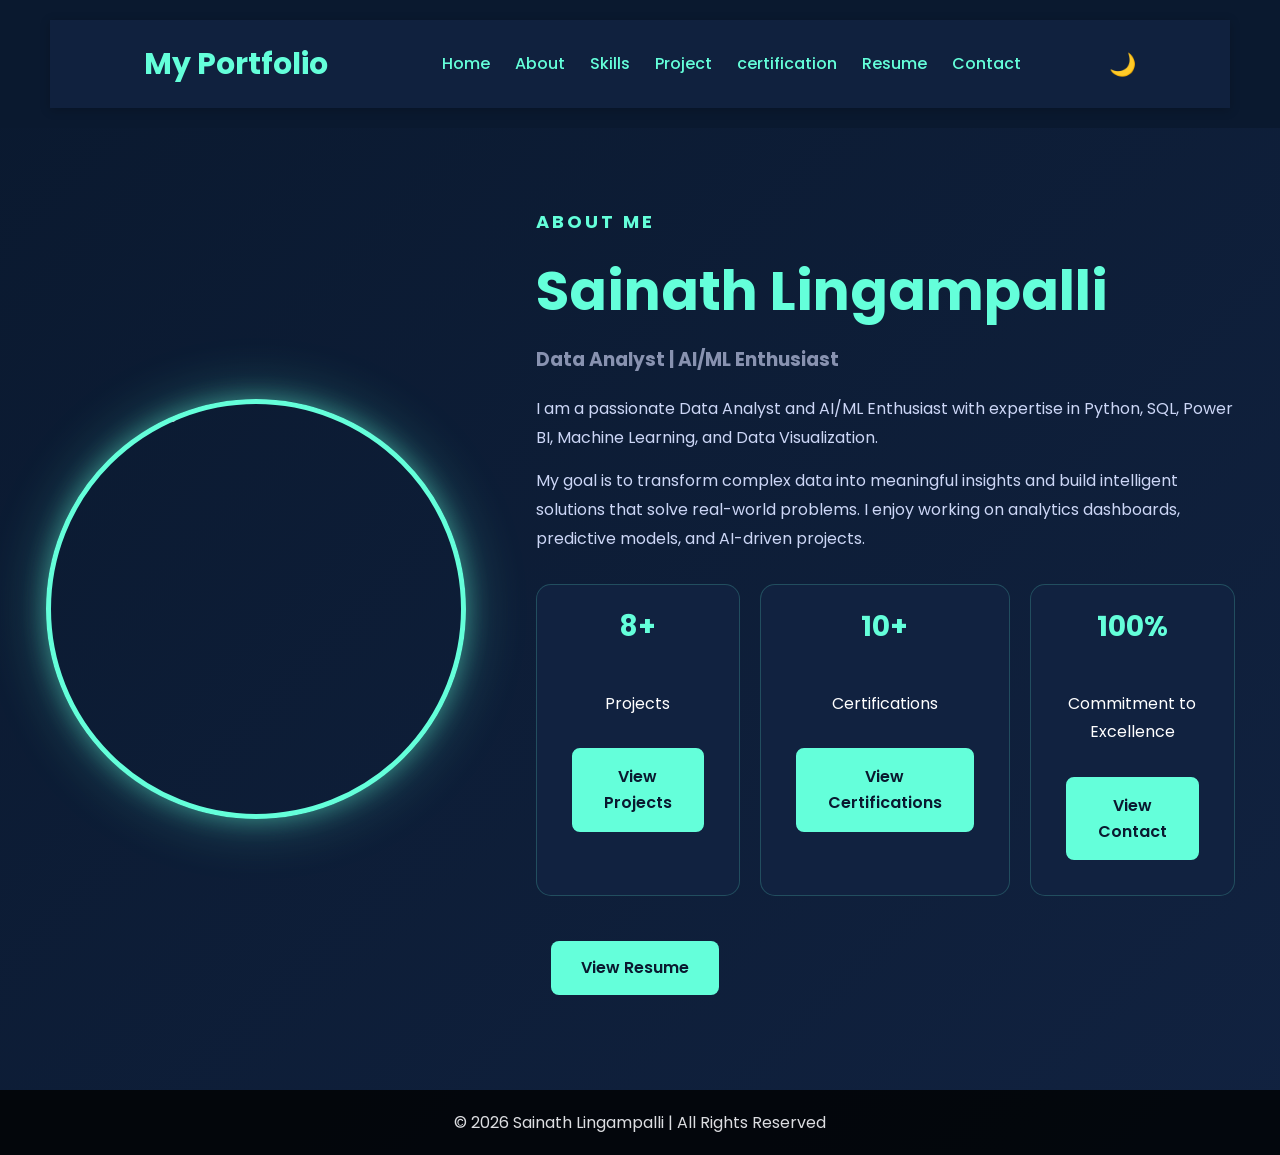
==== about.html @ ba810f10 "Initial portfolio website" ====
<!DOCTYPE html>
<html lang="en">
<head>
    <meta charset="UTF-8">
    <meta name="viewport" content="width=device-width, initial-scale=1.0">
    <title>Sainath Portfolio</title>
    <link rel="stylesheet" href="style.css">
</head>
<body>

    <!-- Navbar -->
    <header>
        <nav>
            <h1 class="logo">My Portfolio</h1>

             <ul>
        <li><a href="index.html" class="active">Home</a></li>
        <li><a href="about.html"class="active">About</a></li>
        <li><a href="skill.html"class="active">Skills</a></li>
        <li><a href="Project.html" class="active">Project</a></li>
          <li><a href="certification.html" class="active">certification</a></li>
         <li><a href="resume.html" class="active">Resume</a></li>
        <li><a href="contact.html"class="active">Contact</a></li>
      </ul>

            <button id="themeToggle">🌙</button>
        </nav>
    </header>

<style>
@import url('https://fonts.googleapis.com/css2?family=Poppins:wght@300;400;500;600;700&display=swap');

*{
    margin:0;
    padding:0;
    box-sizing:border-box;
    font-family:'Poppins',sans-serif;
}

body{
    background:linear-gradient(135deg,#0a192f,#112240);
    color:white;
}

/* ABOUT SECTION */
.about{
    min-height:100vh;
    display:flex;
    align-items:center;
    justify-content:center;
    padding:80px 10%;
    gap:70px;
}

.about-img{
    flex:1;
    text-align:center;
}

.about-img img{
    width:380px;
    height:480px;
    object-fit:cover;
    border-radius:25px;
    border:4px solid #64ffda;
    box-shadow:0 15px 40px rgba(100,255,218,0.3);
    transition:0.4s;
}

.about-img img:hover{
    transform:scale(1.05);
}

.about-content{
    flex:1;
}

.about-content h5{
    color:#64ffda;
    letter-spacing:3px;
    font-size:18px;
    margin-bottom:10px;
}

.about-content h1{
    font-size:55px;
    margin-bottom:10px;
     color:#64ffda;
}

.about-content h3{
    color:#8892b0;
    margin-bottom:20px;
}

.about-content p{
    color:#ccd6f6;
    line-height:1.8;
    margin-bottom:15px;
    font-size:16px;
}

/* INFO CARDS */
.cards{
    display:flex;
    gap:20px;
    margin:30px 0;
}

.card{
    flex:1;
    background:#112240;
    padding:20px;
    border-radius:15px;
    text-align:center;
    transition:0.3s;
    border:1px solid rgba(100,255,218,0.2);
}

.card:hover{
    transform:translateY(-10px);
    box-shadow:0 10px 25px rgba(100,255,218,0.2);
}

.card h2{
    color:#64ffda;
    font-size:28px;
}

.card p{
    color:white;
    margin-top:5px;
}

/* BUTTON */
.btn{
    display:inline-block;
    margin-top:15px;
    padding:14px 30px;
    background:#64ffda;
    color:#0a192f;
    text-decoration:none;
    font-weight:600;
    border-radius:8px;
    transition:0.3s;
}

.btn:hover{
    transform:translateY(-5px);
    box-shadow:0 8px 20px rgba(100,255,218,0.4);
}

/* RESPONSIVE */
@media(max-width:900px){

    .about{
        flex-direction:column;
        text-align:center;
    }

    .about-img img{
        width:300px;
        height:380px;
    }

    .about-content h1{
        font-size:40px;
    }

    .cards{
        flex-direction:column;
    }
}
</style>
</head>
<body>

<section class="about">

    <div class="image">
            <img src="D:\portFELLIO WEBSITE\portFELLIO WEBSITE\images\ChatGPT Image Jun 23, 2026, 11_27_22 PM.png"alt="Profile Picture">
        </div>

    <div class="about-content">

        <h5>ABOUT ME</h5>

        <h1>Sainath Lingampalli</h1>

        <h3>Data Analyst | AI/ML Enthusiast</h3>

        <p>
            I am a passionate Data Analyst and AI/ML Enthusiast with expertise
            in Python, SQL, Power BI, Machine Learning, and Data Visualization.
        </p>

        <p>
            My goal is to transform complex data into meaningful insights and
            build intelligent solutions that solve real-world problems. I enjoy
            working on analytics dashboards, predictive models, and AI-driven projects.
        </p>

        <div class="cards">

            <div class="card">
                <h2>8+</h2>
                <p>Projects</p>
                 
                  <a href="Project.html" class="btn btn-outline">View Projects</a>
            </div>

            <div class="card">
                <h2>10+</h2>
                <p>Certifications</p>
                <a href="certification.html" class="btn btn-outline">View Certifications</a>
                
            </div>
 <div class="card">
        <h2>100%</h2>
        <p>Commitment to Excellence</p>
          <a href="contact.html" class="btn btn-outline">View Contact</a>
            </div>

        </div>

        <a href="D:\portFELLIO WEBSITE\portFELLIO WEBSITE\files\Resume. (1).pdf" class="btn">View Resume</a>

    </div>

</section>
 <footer>
        <p>© 2026 Sainath Lingampalli | All Rights Reserved</p>
    </footer>
    <script src="{{ url_for('static', filename='script.js') }}"></script>

</body>
</html>
---- style.css ----
/* ===================================
   PROFESSIONAL PORTFOLIO WEBSITE CSS
=================================== */

@import url('https://fonts.googleapis.com/css2?family=Poppins:wght@300;400;500;600;700&display=swap');

*{
    margin:0;
    padding:0;
    box-sizing:border-box;
    font-family:'Poppins',sans-serif;
    scroll-behavior:smooth;
}

body{
    background:linear-gradient(135deg,#0a192f,#112240,#1a365d);
    color:#ffffff;
    line-height:1.6;
}

/* ==========================
   NAVBAR
========================== */

header{
    position:sticky;
    top:0;
    z-index:1000;
}

nav{
    display:flex;
    justify-content:space-between;
    align-items:center;
    padding:20px 8%;
    background:rgba(17,34,64,0.95);
    backdrop-filter:blur(10px);
    box-shadow:0 2px 10px rgba(0,0,0,0.2);
}

.logo{
    font-size:30px;
    font-weight:700;
    color:#64ffda;
}

nav ul{
    display:flex;
    list-style:none;
}

nav ul li{
    margin-left:25px;
}

nav ul li a{
    text-decoration:none;
    color:white;
    font-size:16px;
    font-weight:500;
    transition:0.3s;
}

nav ul li a:hover,
nav ul li a.active{
    color:#64ffda;
}

#themeToggle{
    background:none;
    border:none;
    color:white;
    font-size:22px;
    cursor:pointer;
}

/* ==========================
   HOME SECTION
========================== */

.home{
    display:flex;
    justify-content:space-between;
    align-items:center;
    min-height:40vh;
    gap:40px;
    padding:0 3%;
}
.content{
    flex:1;
}

.content h3{
    color:#64ffda;
    font-size:24px;
    margin-bottom:10px;
}

.content h1{
    font-size:70px;
    font-weight:700;
    margin-bottom:15px;
}

.content h2{
    font-size:32px;
    color:077A7D;
    margin-bottom:20px;
}

.content p{
    font-size:18px;
    max-width:650px;
    color:#ccd6f6;
    margin-bottom:35px;
    line-height:1.8;
}

/* Buttons */

.btn{
    display:inline-block;
    padding:14px 30px;
    background:#64ffda;
    color:#0a192f;
    text-decoration:none;
    border-radius:8px;
    font-weight:600;
    transition:0.3s;
}

.btn:hover{
    transform:translateY(-5px);
    box-shadow:0 8px 25px rgba(100,255,218,0.4);
}

.btn-outline{
    background:transparent;
    border:2px solid #64ffda;
    color:#64ffda;
    margin-left:15px;
}

/* Profile Image */

.image{
    flex:1;
    display:flex;
    justify-content:center;
}

.image img{
    width:420px;
    height:420px;
    object-fit:cover;
    border-radius:50%;
    border:5px solid #64ffda;
    box-shadow:
    0 0 25px rgba(100,255,218,0.4),
    0 0 60px rgba(100,255,218,0.3);
    transition:0.4s;
}

.image img:hover{
    transform:scale(1.05);
}

/* ==========================
   SECTION COMMON STYLE
========================== */

section{
    padding:80px 10%;
}

section h2{
    text-align:center;
    font-size:38px;
    color:#64ffda;
    margin-bottom:40px;
}


/* Projects Section */
.projects {
  display: flex;
  flex-wrap: wrap;
  justify-content: center;
  padding: 40px 20px;
  gap: 20px;
}

header{
    background:#0a192f;
    padding:20px 50px;
}

.project-card {
  background: rgba(255, 255, 255, 0.1);
  border-radius: 12px;
  overflow: hidden;
  width: 300px;
  box-shadow: 0 8px 20px rgba(0, 0, 0, 0.3);
  transition: transform 0.3s ease, box-shadow 0.3s ease;
}

.project-card:hover {
  transform: translateY(-10px);
  box-shadow: 0 12px 30px rgba(0, 0, 0, 0.5);
}

.project-card img {
  width: 100%;
  height: 200px;
  object-fit: cover;
}

.project-card h2 {
  padding: 15px;
  font-size: 1.5em;
  color: #ffdd57;
}

.project-card p {
  padding: 0 15px;
  color: #e1dcdc;
}

.btn {
  display: inline-block;
  margin: 15px;
  padding: 10px 20px;
  background: #ffdd57;
  color: #333;
  text-decoration: none;
  border-radius: 6px;
  transition: background 0.3s ease;
}

.btn:hover {
  background: #ffd700;
}

/* Footer */
footer {
  text-align: center;
  padding: 20px;
  background: rgba(0, 0, 0, 0.8);
  color: #dcdde1;
}

/* Responsive Design */
@media (max-width: 768px) {
  nav {
    flex-direction: column;
    padding: 10px 20px;
  }

  nav ul {
    margin-top: 10px;
  }

  .projects {
    flex-direction: column;
    align-items: center;
  }

  .hero h1 {
    font-size: 2.2em;
  }

  .hero h2 {
    font-size: 1.1em;
  }
}
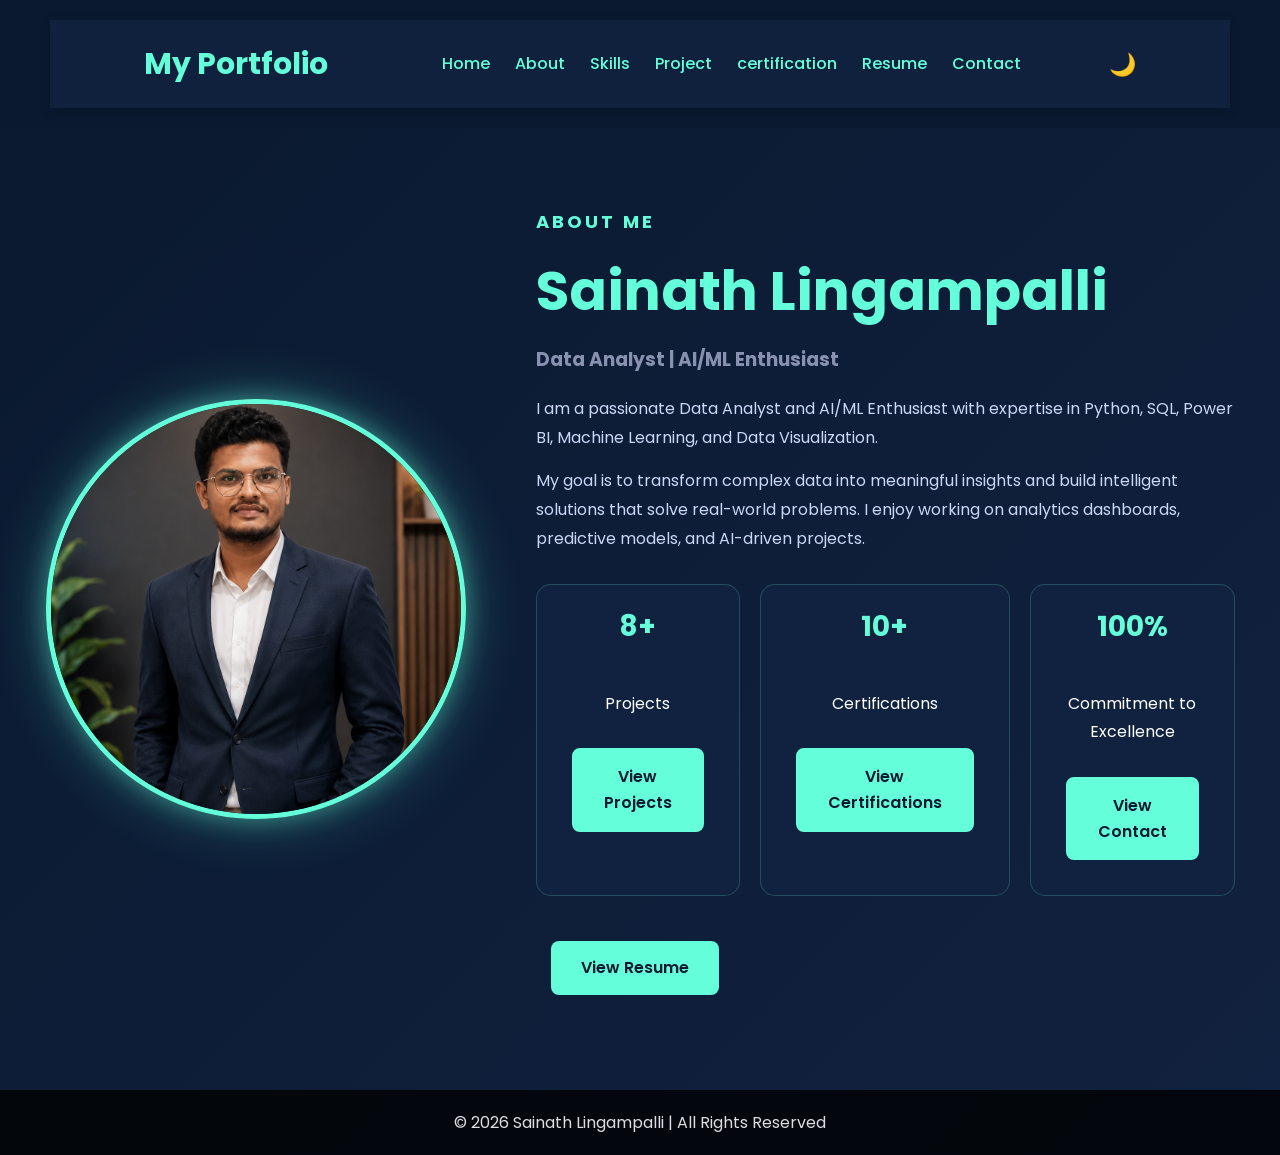
==== commit 2ea3d1fa: "Update image paths and links to use relative URLs across multiple HTML files" ====
--- a/about.html
+++ b/about.html
@@ -178,7 +178,7 @@
 <section class="about">
 
     <div class="image">
-            <img src="D:\portFELLIO WEBSITE\portFELLIO WEBSITE\images\ChatGPT Image Jun 23, 2026, 11_27_22 PM.png"alt="Profile Picture">
+            <img src="/images/ChatGPT Image Jun 23, 2026, 11_27_22 PM.png"alt="Profile Picture">
         </div>
 
     <div class="about-content">
@@ -223,7 +223,7 @@
 
         </div>
 
-        <a href="D:\portFELLIO WEBSITE\portFELLIO WEBSITE\files\Resume. (1).pdf" class="btn">View Resume</a>
+        <a href="/files/Resume. (1).pdf" class="btn">View Resume</a>
 
     </div>
 
